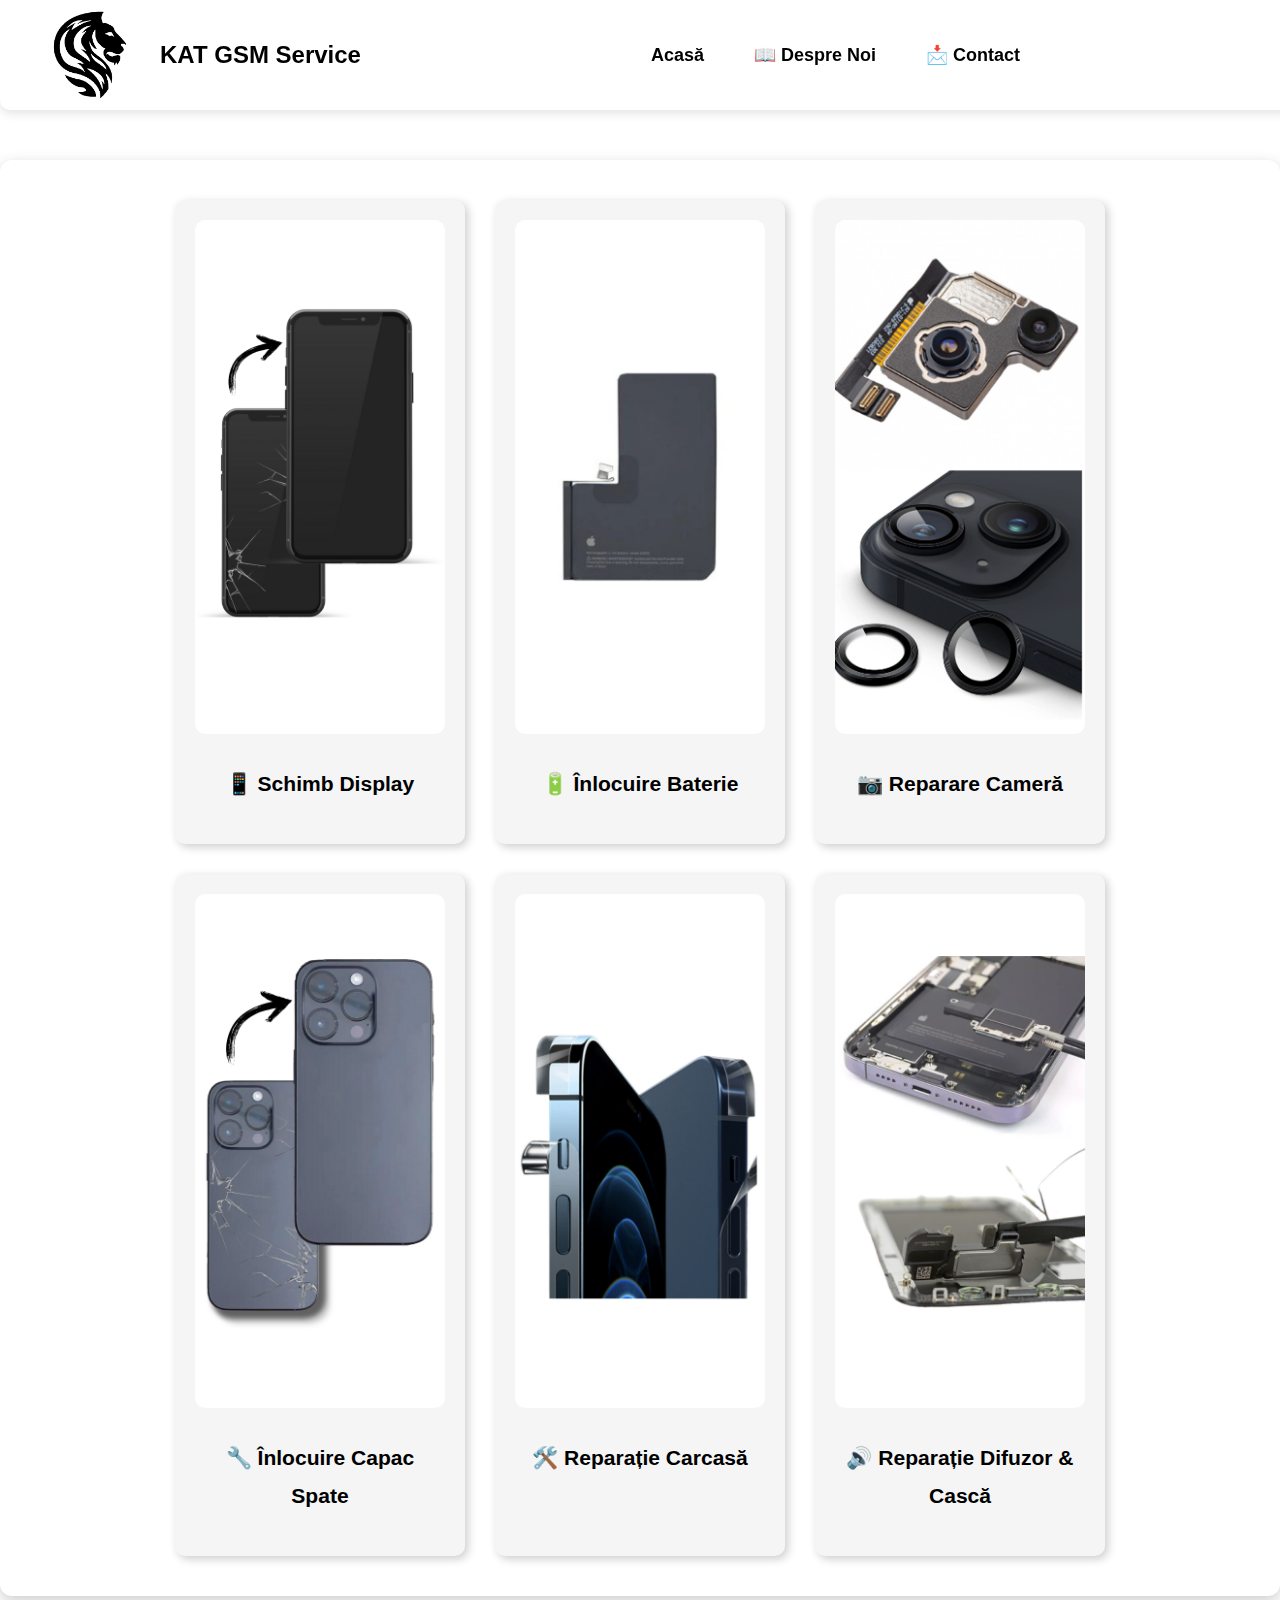
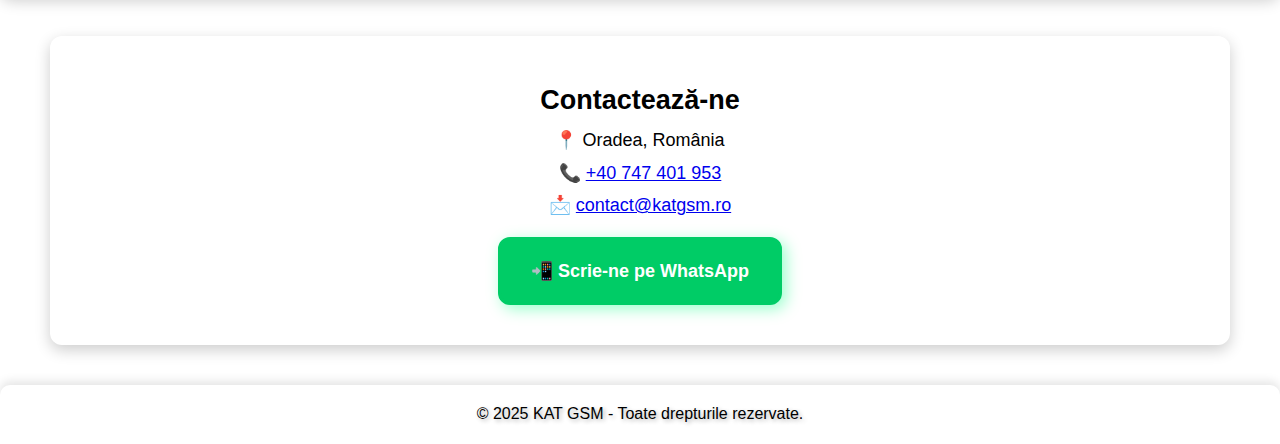
==== index.html @ 4057dc67 "Add files via upload" ====
<!DOCTYPE html>
<html lang="ro">
<head>
    <meta charset="UTF-8">
    <meta name="viewport" content="width=device-width, initial-scale=1.0">
    <title>KAT GSM - Service GSM Oradea</title>
    <meta name="description" content="Service GSM profesionist în Oradea. Reparăm rapid telefoane iPhone, schimbăm display-uri, baterii și multe altele!">
    <link rel="stylesheet" href="styles.css">
    <script defer src="script.js"></script>
    <style>
        body {
            background: #ffffff;
            color: #000000;
            font-family: Arial, sans-serif;
            text-align: center;
        }

        .header {
            background: #ffffff;
            color: #000000;
            padding: 15px 30px;
            display: flex;
            align-items: center;
            justify-content: center;
            box-shadow: 0px 4px 10px rgba(0, 0, 0, 0.1);
        }

        .header h1 {
            color: #000000;
        }

        .logo img {
            width: 120px; /* Mărește dimensiunea logo-ului */
            height: auto;
        }

        .service-container {
            display: flex;
            justify-content: center;
            flex-wrap: wrap;
            gap: 30px;
            margin: 40px auto;
            max-width: 1200px;
        }

        .service-box {
            background: #f5f5f5;
            padding: 20px;
            border-radius: 10px;
            box-shadow: 3px 3px 10px rgba(0, 0, 0, 0.2);
            text-align: center;
            cursor: pointer;
            transition: transform 0.3s ease-in-out;
            width: 250px;
        }

        .service-box:hover {
            transform: scale(1.05);
        }

        .service-box img {
            width: 100%;
            border-radius: 10px;
        }

        .display-banner {
            width: 80%;
            max-width: 600px;
            margin: 30px auto;
            display: block;
            border-radius: 10px;
            box-shadow: 3px 3px 10px rgba(0, 0, 0, 0.2);
        }

        .about-section {
            padding: 50px;
            text-align: center;
            background: #f5f5f5;
            border-radius: 10px;
            margin: 40px auto;
            max-width: 1000px;
            box-shadow: 3px 3px 10px rgba(0, 0, 0, 0.2);
        }

        .about-section img {
            width: 80%;
            max-width: 500px;
            border-radius: 10px;
            margin-bottom: 20px;
        }

        .header nav ul {
            list-style: none;
            padding: 0;
            display: flex;
            justify-content: center;
            gap: 20px;
        }

        .header nav ul li {
            display: inline;
        }

        .header nav ul li a {
            color: #000000;
            font-weight: bold;
            text-decoration: none;
        }

        footer {
            background: #ffffff;
            color: #000000;
            padding: 15px;
            text-align: center;
            box-shadow: 0px -4px 10px rgba(0, 0, 0, 0.1);
        }
    </style>
</head>
<body>
    <header class="header">
        <div class="logo">
            <img src="img/logo.png" alt="KAT GSM Logo">
            <h1>KAT GSM Service</h1>
        </div>
        <nav>
            <ul>
                <li><a href="index.html">Acasă</a></li>
                <li><a href="about.html">📖 Despre Noi</a></li>
                <li><a href="#contact">📩 Contact</a></li>
            </ul>
        </nav>
    </header>

    <section class="service-container">
        <div class="service-box" onclick="window.location.href='display.html'">
            <img src="img/display-repair.jpg" alt="Schimb Display">
            <h3>📱 Schimb Display</h3>
        </div>
        <div class="service-box" onclick="window.location.href='baterie.html'">
            <img src="img/battery-repair.jpg" alt="Înlocuire Baterie">
            <h3>🔋 Înlocuire Baterie</h3>
        </div>
        <div class="service-box" onclick="window.location.href='camera.html'">
            <img src="img/camera-repair.jpg" alt="Reparare Cameră">
            <h3>📷 Reparare Cameră</h3>
        </div>
        <div class="service-box" onclick="window.location.href='capac-spate.html'">
            <img src="img/back-cover-repair.jpg" alt="Înlocuire Capac Spate">
            <h3>🔧 Înlocuire Capac Spate</h3>
        </div>
        <div class="service-box" onclick="window.location.href='carcasa.html'">
            <img src="img/case-repair.jpg" alt="Reparație Carcasă">
            <h3>🛠️ Reparație Carcasă</h3>
        </div>
        <div class="service-box" onclick="window.location.href='difuzor-casca.html'">
            <img src="img/speaker-repair.jpg" alt="Reparație Difuzor & Cască">
            <h3>🔊 Reparație Difuzor & Cască</h3>
        </div>
    </section>

    <section id="contact">
        <h2>Contactează-ne</h2>
        <p>📍 Oradea, România</p>
        <p>📞 <a href="tel:+40747401953">+40 747 401 953</a></p>
        <p>📩 <a href="mailto:contact@katgsm.ro">contact@katgsm.ro</a></p>
        <a href="https://wa.me/40747401953" class="cta-button">📲 Scrie-ne pe WhatsApp</a>
    </section>

    <footer>
        <p>&copy; 2025 KAT GSM - Toate drepturile rezervate.</p>
    </footer>
</body>
</html>
---- styles.css ----
/* Resetare stiluri implicite */
body, h1, h2, p, ul, li, form, input, textarea, button {
    margin: 0;
    padding: 0;
    box-sizing: border-box;
    font-family: Arial, sans-serif;
}

body {
    background: #f8f9fa;
    color: #000;
    text-align: center;
    line-height: 1.8;
    font-size: 18px;
    position: relative;
    padding-top: 120px; /* Mai mult spațiu pentru header */
}

/* Bara de navigare */
.header {
    display: flex;
    align-items: center;
    justify-content: space-between;
    padding: 15px 50px;
    background: #fff;
    box-shadow: 0px 4px 10px rgba(0, 0, 0, 0.1);
    position: fixed;
    width: 100%;
    top: 0;
    left: 0;
    z-index: 1000;
    border-radius: 0 0 10px 10px;
    height: 80px;
}

.logo {
    display: flex;
    align-items: center;
}

.logo img {
    width: 50px;
    height: auto;
    margin-right: 10px;
}

.logo h1 {
    font-size: 24px;
    font-weight: bold;
    color: #000;
}

nav {
    display: flex;
    align-items: center;
    flex-grow: 1;
    justify-content: center;
}

nav ul {
    list-style: none;
    padding: 0;
    display: flex;
    gap: 30px;
}

nav ul li {
    font-size: 18px;
}

nav ul li a {
    color: #00cc66;
    text-decoration: none;
    font-weight: bold;
    padding: 10px 15px;
    border-radius: 8px;
    transition: background 0.3s ease-in-out, color 0.3s ease-in-out;
}

nav ul li a:hover {
    background: #ccffe6;
    color: #00994d;
}

/* Eliminare butoane nedorite */
nav ul li:nth-child(6), nav ul li:nth-child(7), nav ul li:nth-child(8), nav ul li:nth-child(9), nav ul li:nth-child(10) {
    display: none;
}

/* Butoane și accente verzi */
.section-title {
    color: #00cc66;
    font-weight: bold;
    font-size: 28px;
    text-align: left;
    margin-left: 50px;
}

.cta-button {
    display: inline-block;
    background: #00cc66;
    color: #fff;
    padding: 15px 30px;
    margin-top: 15px;
    text-decoration: none;
    border-radius: 12px;
    font-weight: bold;
    border: 3px solid #00cc66;
    box-shadow: 4px 4px 15px rgba(0, 255, 127, 0.4);
    transition: transform 0.3s ease-in-out, box-shadow 0.3s ease-in-out;
}

.cta-button:hover {
    background: #00994d;
    border-color: #00994d;
    transform: scale(1.05);
    box-shadow: 6px 6px 20px rgba(0, 255, 127, 0.6);
}

/* Conținutul principal */
section {
    padding: 40px;
    max-width: 1100px;
    margin: auto;
    box-shadow: 0px 5px 15px rgba(0, 0, 0, 0.2);
    border-radius: 12px;
    background: #fff;
    animation: fadeIn 1s ease-in-out;
    position: relative;
    z-index: 1;
    margin-bottom: 40px;
}

/* Carturi (stil pentru casetele cu informații) */
.card {
    background: #fff;
    box-shadow: 0px 4px 10px rgba(0, 0, 0, 0.1);
    border-radius: 12px;
    padding: 20px;
    margin: 20px;
    text-align: left;
    display: inline-block;
    width: 250px;
    vertical-align: top;
    transition: transform 0.3s ease-in-out;
}

.card:hover {
    transform: scale(1.05);
}

/* Footer */
footer {
    background: #000;
    color: #fff;
    padding: 20px;
    margin-top: 30px;
    font-size: 16px;
    text-shadow: 2px 2px 4px rgba(0, 0, 0, 0.3);
    border-radius: 10px 10px 0 0;
}
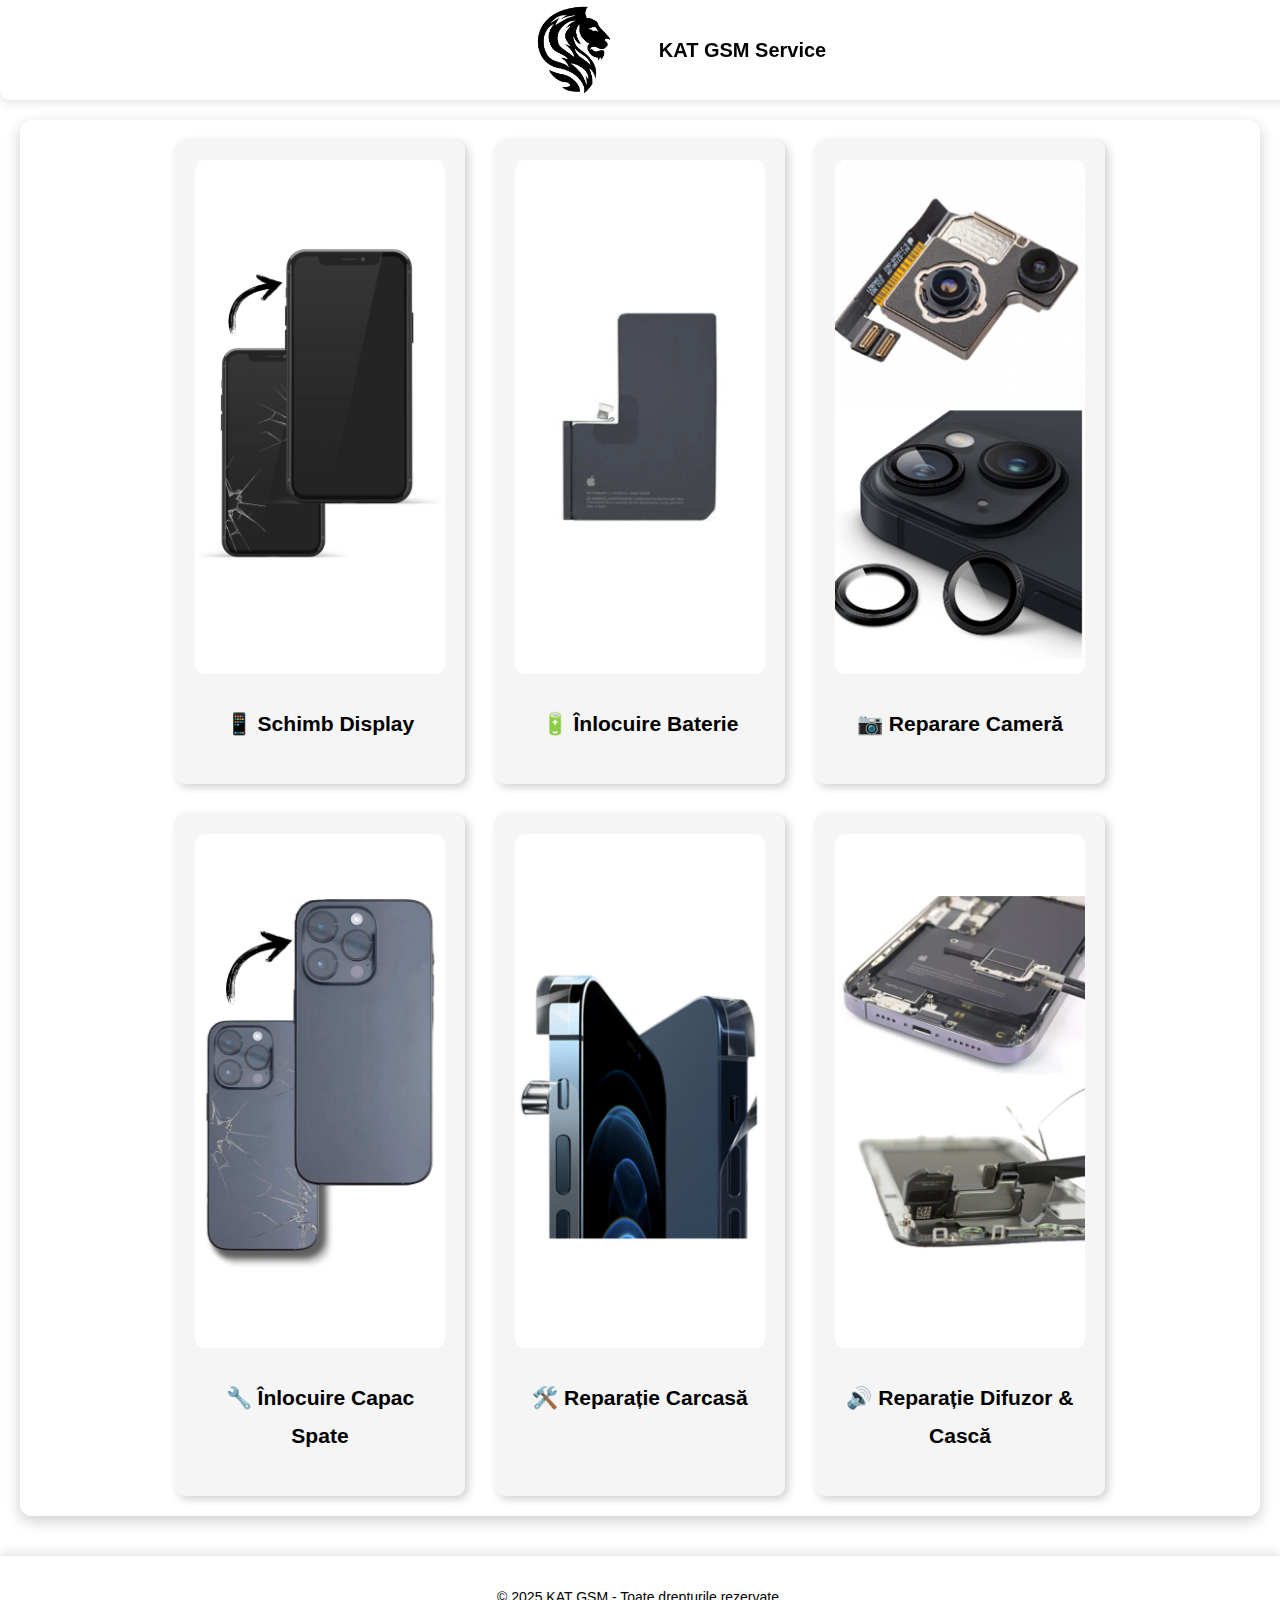
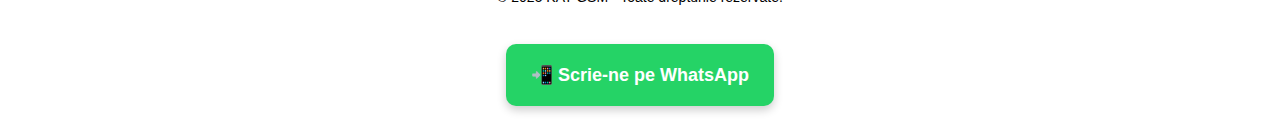
==== commit a2e12b47: "Update index.html" ====
--- a/index.html
+++ b/index.html
@@ -25,12 +25,14 @@
             box-shadow: 0px 4px 10px rgba(0, 0, 0, 0.1);
         }
 
-        .header h1 {
-            color: #000000;
+        .logo {
+            display: flex;
+            align-items: center;
+            gap: 15px;
         }
 
         .logo img {
-            width: 120px; /* Mărește dimensiunea logo-ului */
+            width: 120px;
             height: auto;
         }
 
@@ -63,56 +65,31 @@
             border-radius: 10px;
         }
 
-        .display-banner {
-            width: 80%;
-            max-width: 600px;
-            margin: 30px auto;
-            display: block;
-            border-radius: 10px;
-            box-shadow: 3px 3px 10px rgba(0, 0, 0, 0.2);
-        }
-
-        .about-section {
-            padding: 50px;
-            text-align: center;
-            background: #f5f5f5;
-            border-radius: 10px;
-            margin: 40px auto;
-            max-width: 1000px;
-            box-shadow: 3px 3px 10px rgba(0, 0, 0, 0.2);
-        }
-
-        .about-section img {
-            width: 80%;
-            max-width: 500px;
-            border-radius: 10px;
-            margin-bottom: 20px;
-        }
-
-        .header nav ul {
-            list-style: none;
-            padding: 0;
-            display: flex;
-            justify-content: center;
-            gap: 20px;
-        }
-
-        .header nav ul li {
-            display: inline;
-        }
-
-        .header nav ul li a {
-            color: #000000;
-            font-weight: bold;
-            text-decoration: none;
-        }
-
         footer {
             background: #ffffff;
             color: #000000;
             padding: 15px;
             text-align: center;
             box-shadow: 0px -4px 10px rgba(0, 0, 0, 0.1);
+        }
+
+        .whatsapp-button {
+            display: inline-block;
+            background: #25d366;
+            color: white;
+            font-weight: bold;
+            padding: 15px 25px;
+            border-radius: 10px;
+            box-shadow: 0px 4px 10px rgba(0, 0, 0, 0.2);
+            transition: transform 0.3s ease-in-out, box-shadow 0.3s ease-in-out;
+            text-decoration: none;
+            font-size: 18px;
+            margin-top: 20px;
+        }
+
+        .whatsapp-button:hover {
+            transform: scale(1.1);
+            box-shadow: 0px 6px 15px rgba(0, 0, 0, 0.3);
         }
     </style>
 </head>
@@ -122,13 +99,6 @@
             <img src="img/logo.png" alt="KAT GSM Logo">
             <h1>KAT GSM Service</h1>
         </div>
-        <nav>
-            <ul>
-                <li><a href="index.html">Acasă</a></li>
-                <li><a href="about.html">📖 Despre Noi</a></li>
-                <li><a href="#contact">📩 Contact</a></li>
-            </ul>
-        </nav>
     </header>
 
     <section class="service-container">
@@ -158,17 +128,9 @@
         </div>
     </section>
 
-    <section id="contact">
-        <h2>Contactează-ne</h2>
-        <p>📍 Oradea, România</p>
-        <p>📞 <a href="tel:+40747401953">+40 747 401 953</a></p>
-        <p>📩 <a href="mailto:contact@katgsm.ro">contact@katgsm.ro</a></p>
-        <a href="https://wa.me/40747401953" class="cta-button">📲 Scrie-ne pe WhatsApp</a>
-    </section>
-
     <footer>
         <p>&copy; 2025 KAT GSM - Toate drepturile rezervate.</p>
+        <a href="https://wa.me/40747401953" class="whatsapp-button">📲 Scrie-ne pe WhatsApp</a>
     </footer>
 </body>
 </html>
-
--- a/styles.css
+++ b/styles.css
@@ -1,27 +1,21 @@
-/* Resetare stiluri implicite */
-body, h1, h2, p, ul, li, form, input, textarea, button {
-    margin: 0;
-    padding: 0;
-    box-sizing: border-box;
+/* Stiluri generale */
+body {
     font-family: Arial, sans-serif;
-}
-
-body {
     background: #f8f9fa;
     color: #000;
     text-align: center;
     line-height: 1.8;
     font-size: 18px;
-    position: relative;
-    padding-top: 120px; /* Mai mult spațiu pentru header */
+    margin: 0;
+    padding-top: 80px; /* Ajustare pentru header fix */
 }
 
-/* Bara de navigare */
+/* HEADER RESPONSIVE */
 .header {
     display: flex;
     align-items: center;
     justify-content: space-between;
-    padding: 15px 50px;
+    padding: 15px 30px;
     background: #fff;
     box-shadow: 0px 4px 10px rgba(0, 0, 0, 0.1);
     position: fixed;
@@ -30,132 +24,110 @@
     left: 0;
     z-index: 1000;
     border-radius: 0 0 10px 10px;
-    height: 80px;
-}
-
-.logo {
-    display: flex;
-    align-items: center;
+    height: 70px;
 }
 
 .logo img {
-    width: 50px;
+    width: 40px; /* Mai mic pentru mobil */
     height: auto;
     margin-right: 10px;
 }
 
 .logo h1 {
-    font-size: 24px;
-    font-weight: bold;
-    color: #000;
-}
-
-nav {
-    display: flex;
-    align-items: center;
-    flex-grow: 1;
-    justify-content: center;
+    font-size: 20px;
 }
 
 nav ul {
     list-style: none;
     padding: 0;
     display: flex;
-    gap: 30px;
-}
-
-nav ul li {
-    font-size: 18px;
+    gap: 15px;
 }
 
 nav ul li a {
-    color: #00cc66;
+    font-size: 16px;
     text-decoration: none;
-    font-weight: bold;
-    padding: 10px 15px;
-    border-radius: 8px;
-    transition: background 0.3s ease-in-out, color 0.3s ease-in-out;
 }
 
-nav ul li a:hover {
-    background: #ccffe6;
-    color: #00994d;
+/* NAVIGAȚIE MOBILĂ - Adăugare meniu burger */
+.menu-toggle {
+    display: none;
+    font-size: 30px;
+    cursor: pointer;
+    background: none;
+    border: none;
 }
 
-/* Eliminare butoane nedorite */
-nav ul li:nth-child(6), nav ul li:nth-child(7), nav ul li:nth-child(8), nav ul li:nth-child(9), nav ul li:nth-child(10) {
-    display: none;
+@media (max-width: 768px) {
+    .header {
+        flex-direction: column;
+        text-align: center;
+        height: auto;
+        padding: 10px;
+    }
+
+    .logo img {
+        width: 50px;
+    }
+
+    nav ul {
+        display: none;
+        flex-direction: column;
+        gap: 10px;
+    }
+
+    .menu-toggle {
+        display: block;
+    }
+
+    nav.active ul {
+        display: flex;
+    }
 }
 
-/* Butoane și accente verzi */
-.section-title {
-    color: #00cc66;
-    font-weight: bold;
-    font-size: 28px;
-    text-align: left;
-    margin-left: 50px;
-}
-
-.cta-button {
-    display: inline-block;
-    background: #00cc66;
-    color: #fff;
-    padding: 15px 30px;
-    margin-top: 15px;
-    text-decoration: none;
-    border-radius: 12px;
-    font-weight: bold;
-    border: 3px solid #00cc66;
-    box-shadow: 4px 4px 15px rgba(0, 255, 127, 0.4);
-    transition: transform 0.3s ease-in-out, box-shadow 0.3s ease-in-out;
-}
-
-.cta-button:hover {
-    background: #00994d;
-    border-color: #00994d;
-    transform: scale(1.05);
-    box-shadow: 6px 6px 20px rgba(0, 255, 127, 0.6);
-}
-
-/* Conținutul principal */
+/* OPTIMIZARE SECTIUNI */
 section {
-    padding: 40px;
-    max-width: 1100px;
+    padding: 20px;
+    max-width: 95%;
     margin: auto;
     box-shadow: 0px 5px 15px rgba(0, 0, 0, 0.2);
     border-radius: 12px;
     background: #fff;
     animation: fadeIn 1s ease-in-out;
-    position: relative;
-    z-index: 1;
-    margin-bottom: 40px;
 }
 
-/* Carturi (stil pentru casetele cu informații) */
-.card {
-    background: #fff;
-    box-shadow: 0px 4px 10px rgba(0, 0, 0, 0.1);
-    border-radius: 12px;
-    padding: 20px;
-    margin: 20px;
-    text-align: left;
-    display: inline-block;
-    width: 250px;
-    vertical-align: top;
-    transition: transform 0.3s ease-in-out;
+.service-box img {
+    width: 100%;
+    max-width: 300px;
 }
 
-.card:hover {
-    transform: scale(1.05);
+@media (max-width: 768px) {
+    .service-container {
+        flex-direction: column;
+        align-items: center;
+    }
+
+    .service-box {
+        width: 95%;
+        margin-bottom: 20px;
+        padding: 10px;
+    }
 }
 
-/* Footer */
+/* CTA BUTTONS RESPONSIVE */
+.cta-button {
+    display: block;
+    width: 90%;
+    max-width: 280px;
+    margin: 20px auto;
+    text-align: center;
+    padding: 15px;
+    border-radius: 10px;
+    font-size: 18px;
+}
+
+/* FOOTER RESPONSIVE */
 footer {
-    background: #000;
-    color: #fff;
-    padding: 20px;
-    margin-top: 30px;
-    font-size: 16px;
-    text-shadow: 2px 2px 4px rgba(0, 0, 0, 0.3);
-    border-radius: 10px 10px 0 0;
+    font-size: 14px;
+    padding: 10px;
 }
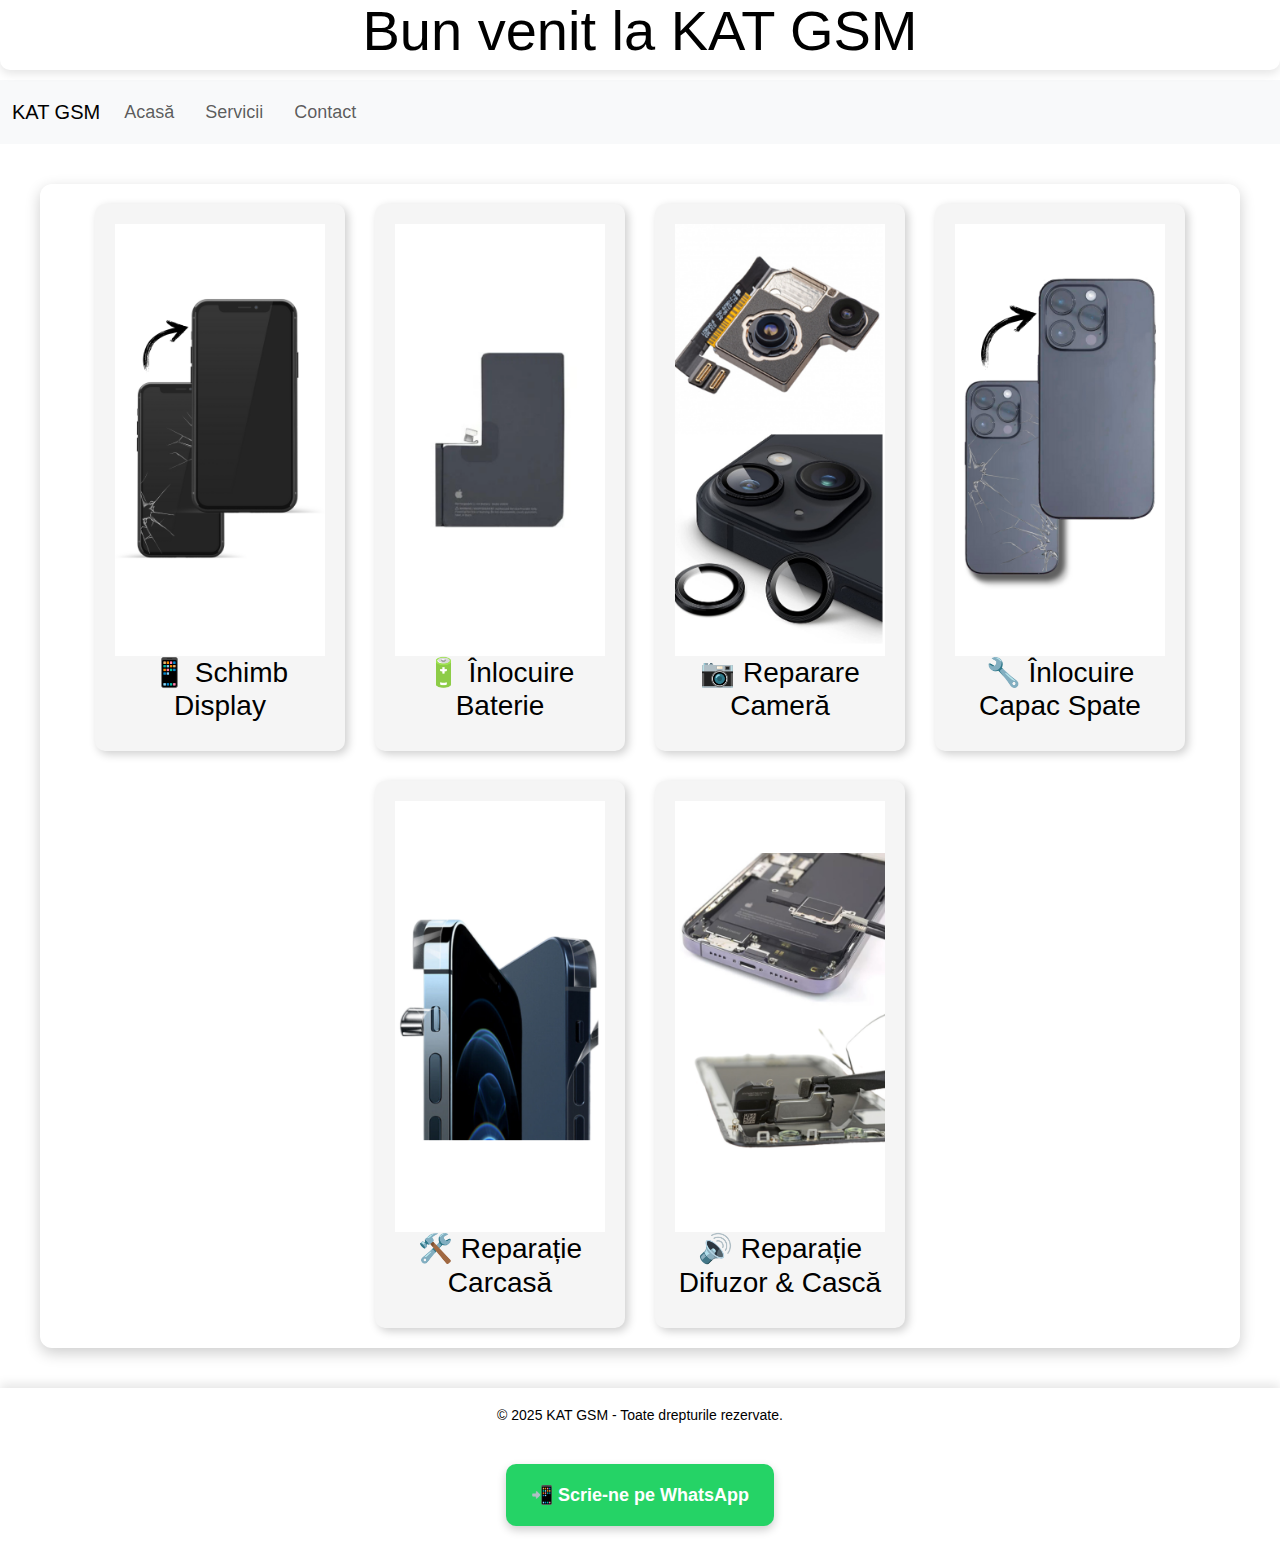
==== commit 9fda9fe8: "Update index.html" ====
--- a/index.html
+++ b/index.html
@@ -1,6 +1,10 @@
 <!DOCTYPE html>
 <html lang="ro">
 <head>
+    <!-- Adăugăm Bootstrap 5 -->
+    <link href="https://cdn.jsdelivr.net/npm/bootstrap@5.3.0/dist/css/bootstrap.min.css" rel="stylesheet">
+    <script src="https://cdn.jsdelivr.net/npm/bootstrap@5.3.0/dist/js/bootstrap.bundle.min.js"></script>
+
     <meta charset="UTF-8">
     <meta name="viewport" content="width=device-width, initial-scale=1.0">
     <title>KAT GSM - Service GSM Oradea</title>
@@ -25,17 +29,6 @@
             box-shadow: 0px 4px 10px rgba(0, 0, 0, 0.1);
         }
 
-        .logo {
-            display: flex;
-            align-items: center;
-            gap: 15px;
-        }
-
-        .logo img {
-            width: 120px;
-            height: auto;
-        }
-
         .service-container {
             display: flex;
             justify-content: center;
@@ -58,11 +51,6 @@
 
         .service-box:hover {
             transform: scale(1.05);
-        }
-
-        .service-box img {
-            width: 100%;
-            border-radius: 10px;
         }
 
         footer {
@@ -94,10 +82,27 @@
     </style>
 </head>
 <body>
+
+    <!-- 🛠 Meniu de Navigație Bootstrap 5 -->
+    <nav class="navbar navbar-expand-lg navbar-light bg-light">
+        <div class="container-fluid">
+            <a class="navbar-brand" href="#">KAT GSM</a>
+            <button class="navbar-toggler" type="button" data-bs-toggle="collapse" data-bs-target="#navbarNav">
+                <span class="navbar-toggler-icon"></span>
+            </button>
+            <div class="collapse navbar-collapse" id="navbarNav">
+                <ul class="navbar-nav">
+                    <li class="nav-item"><a class="nav-link" href="#">Acasă</a></li>
+                    <li class="nav-item"><a class="nav-link" href="#">Servicii</a></li>
+                    <li class="nav-item"><a class="nav-link" href="#">Contact</a></li>
+                </ul>
+            </div>
+        </div>
+    </nav>
+
     <header class="header">
-        <div class="logo">
-            <img src="img/logo.png" alt="KAT GSM Logo">
-            <h1>KAT GSM Service</h1>
+        <div class="container-fluid text-center p-4">
+            <h1 class="display-4">Bun venit la KAT GSM</h1>
         </div>
     </header>
 
@@ -132,5 +137,6 @@
         <p>&copy; 2025 KAT GSM - Toate drepturile rezervate.</p>
         <a href="https://wa.me/40747401953" class="whatsapp-button">📲 Scrie-ne pe WhatsApp</a>
     </footer>
+
 </body>
 </html>
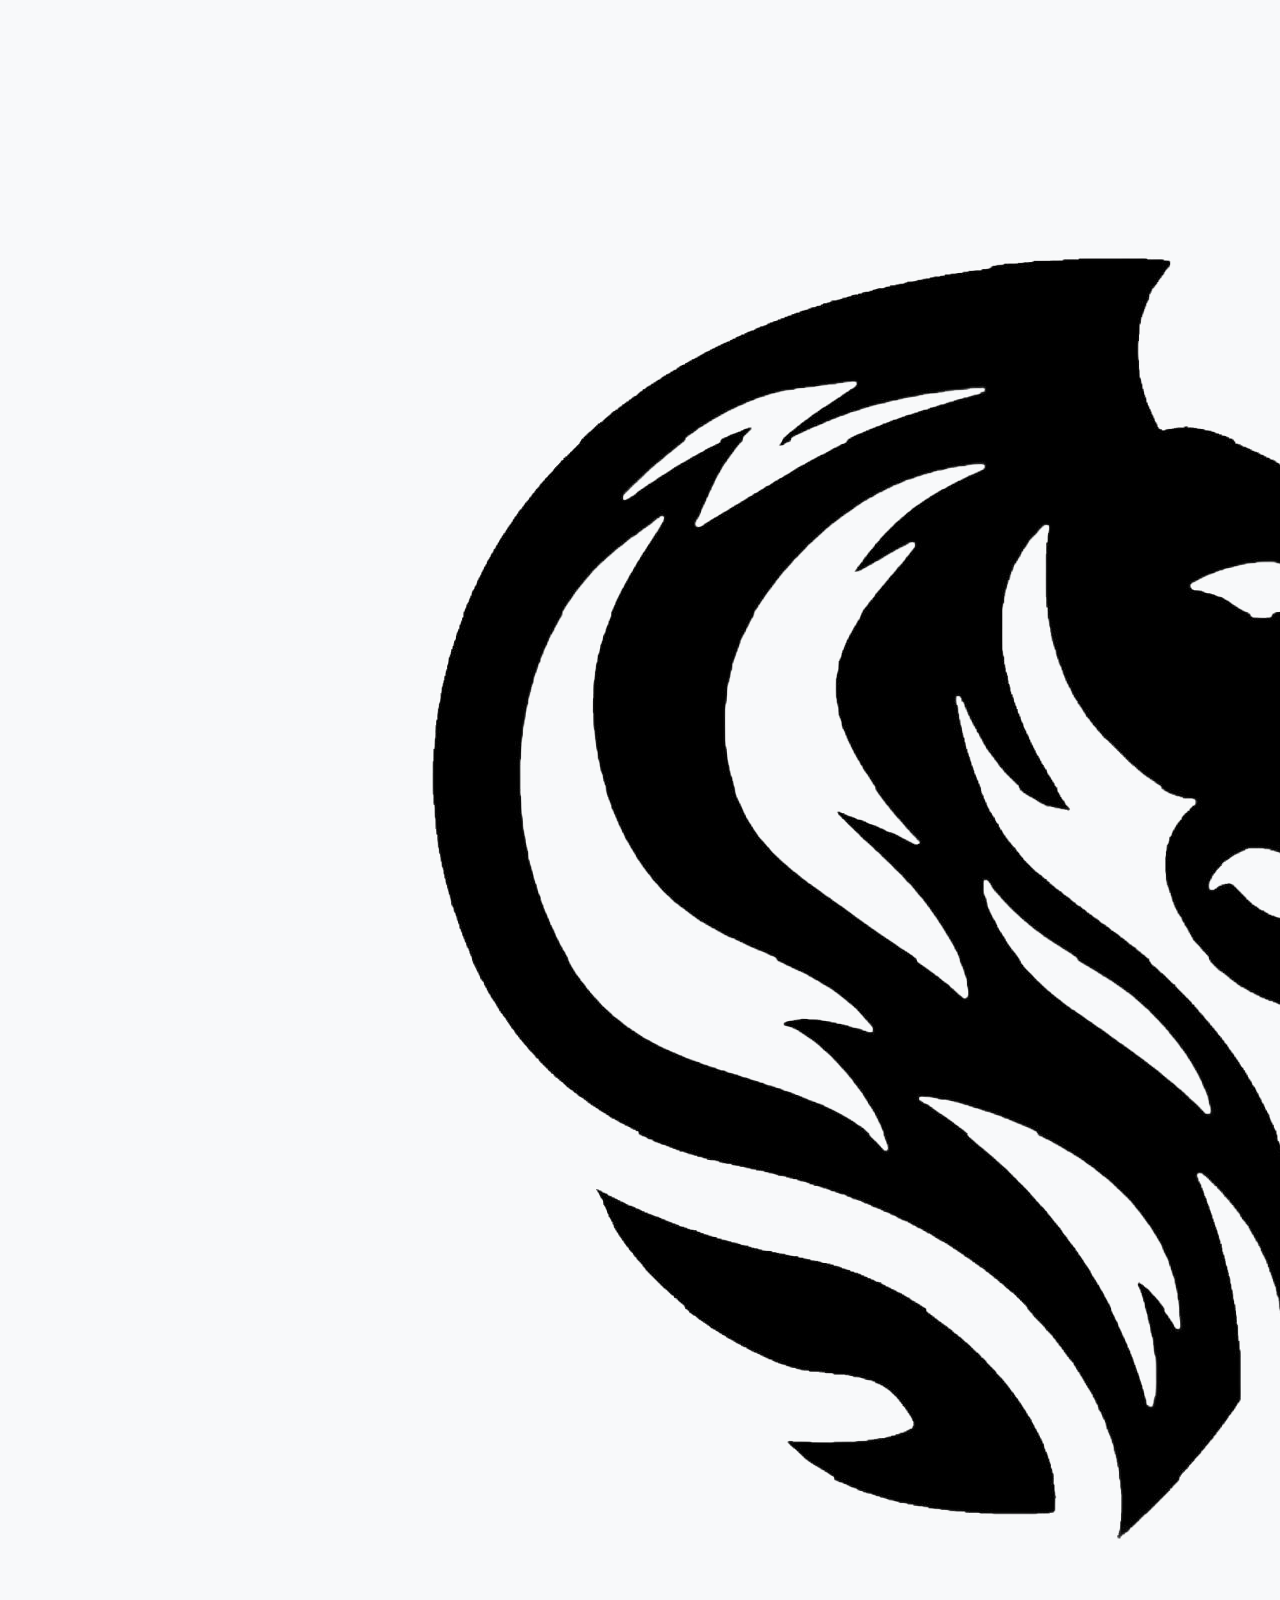
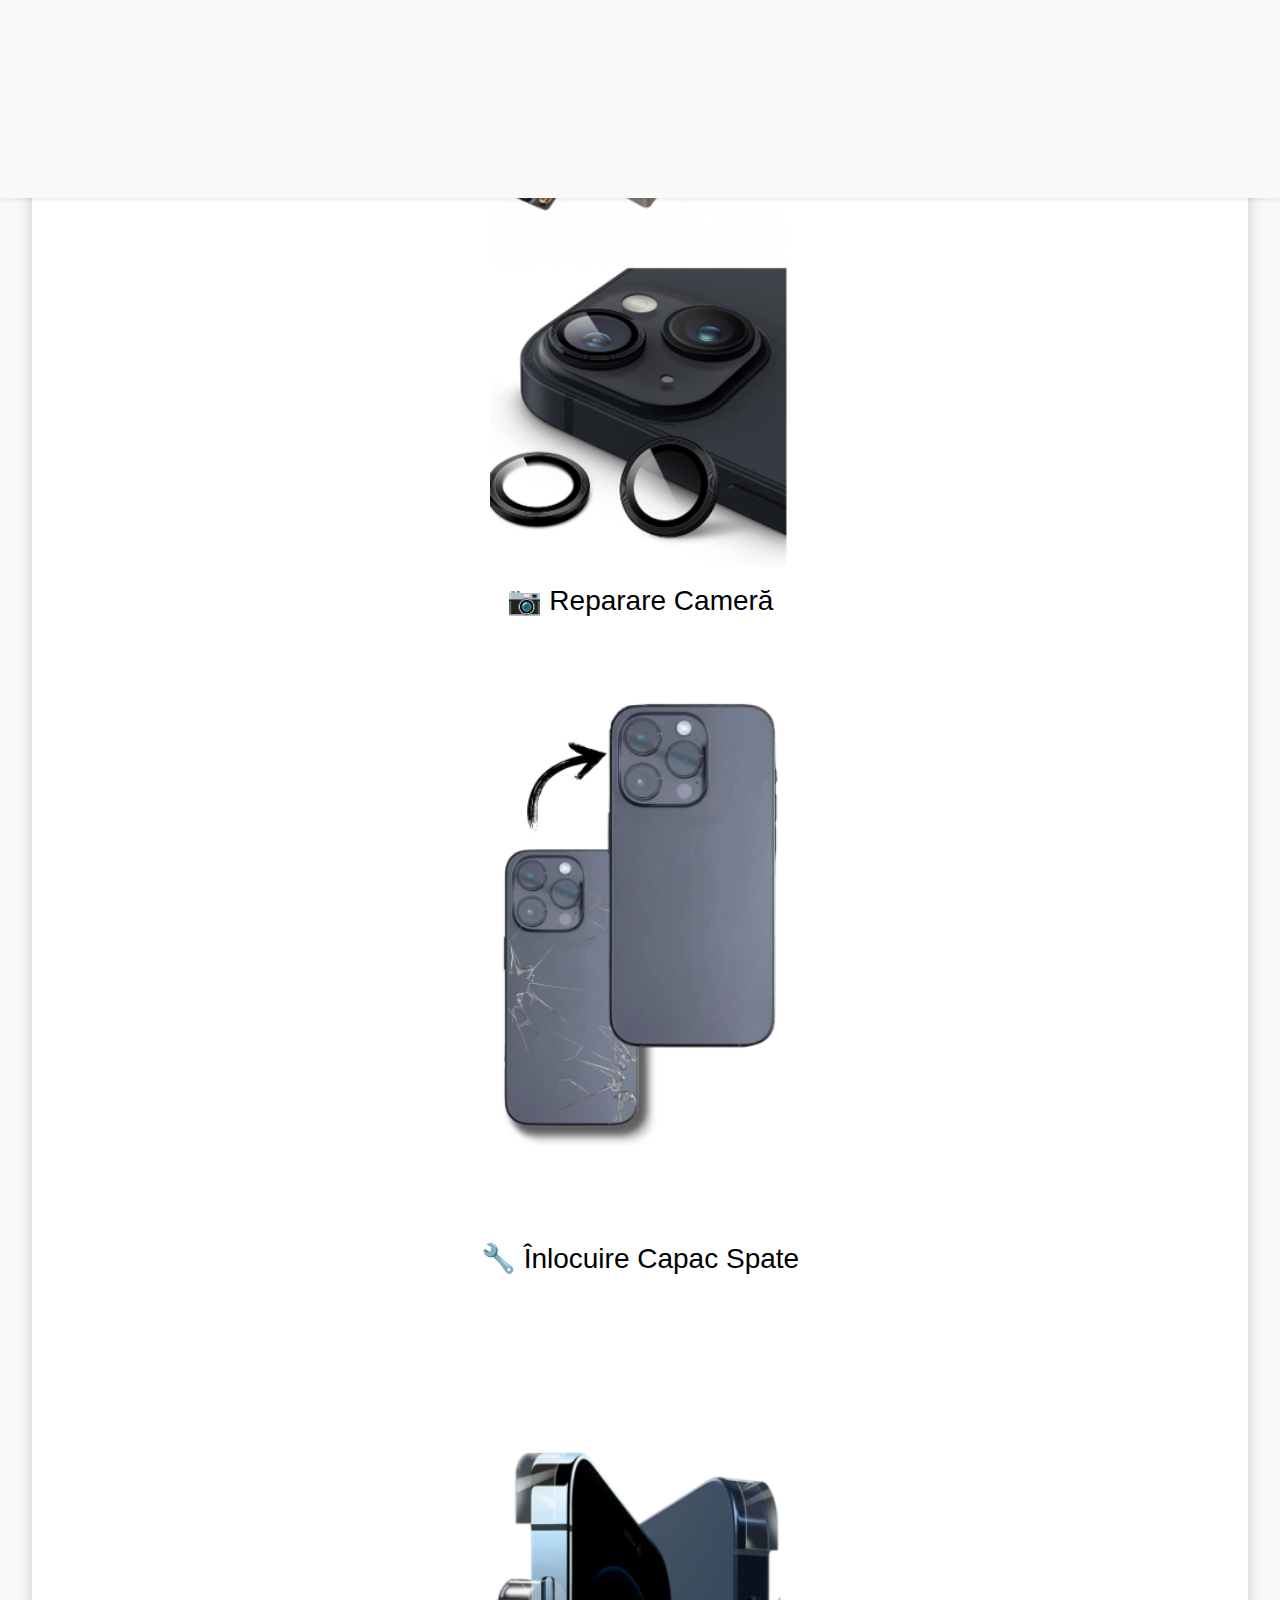
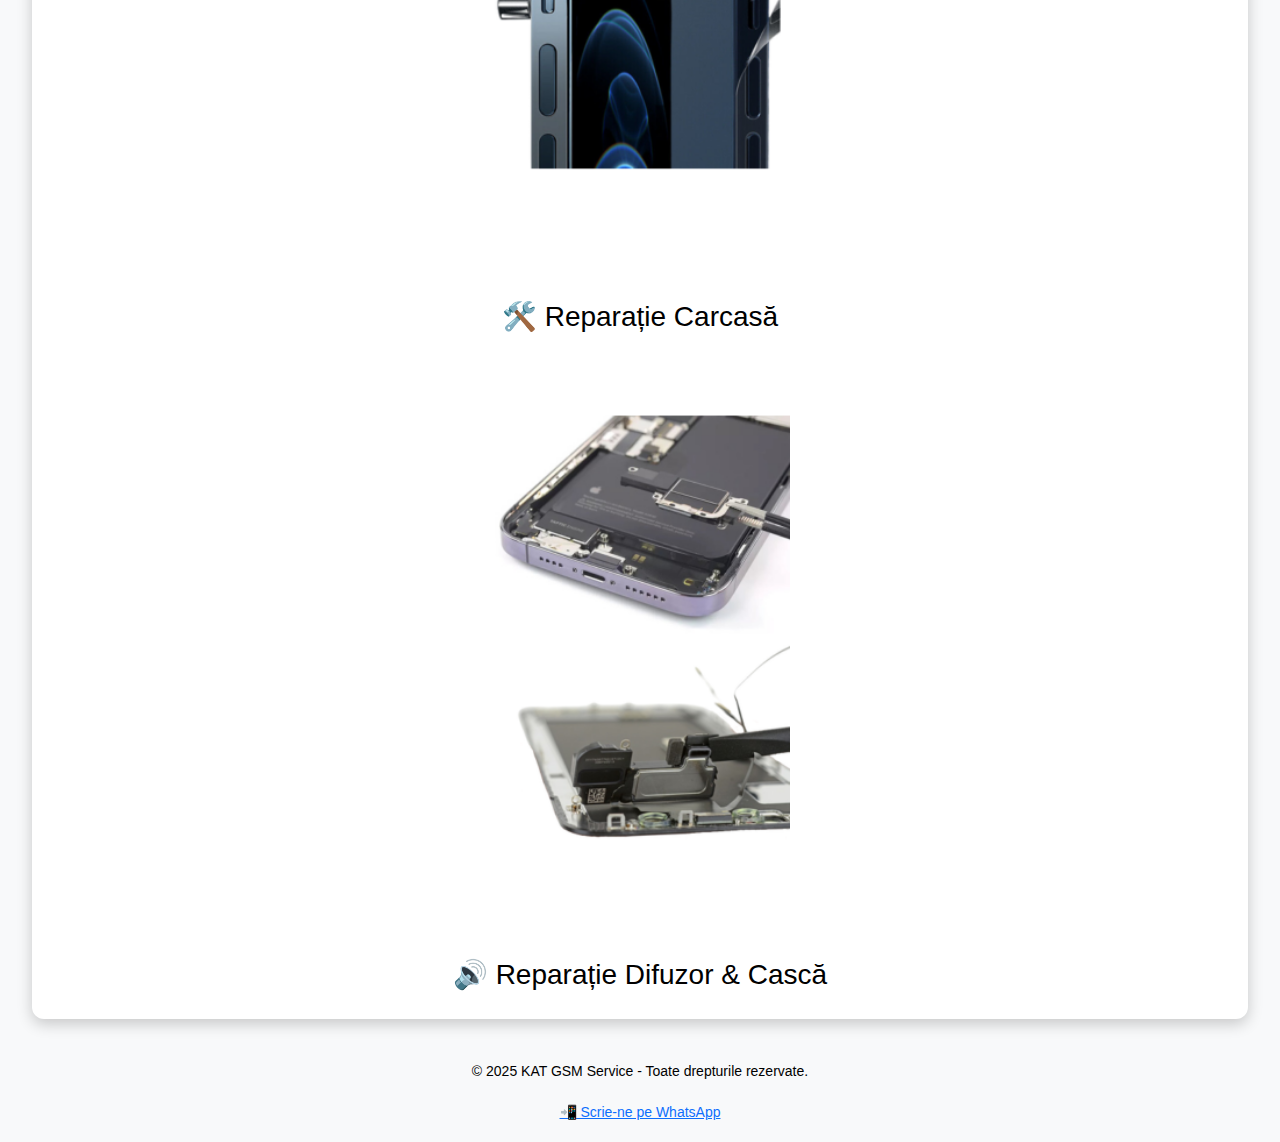
==== commit e46775e5: "Update index.html" ====
--- a/index.html
+++ b/index.html
@@ -1,97 +1,31 @@
 <!DOCTYPE html>
 <html lang="ro">
 <head>
-    <!-- Adăugăm Bootstrap 5 -->
+    <meta charset="UTF-8">
+    <meta name="viewport" content="width=device-width, initial-scale=1.0">
+    <title>KAT GSM Service - Service GSM Oradea</title>
+    <meta name="description" content="Service GSM profesionist în Oradea. Reparăm rapid telefoane iPhone, schimbăm display-uri, baterii și multe altele!">
+    
+    <!-- Bootstrap 5 -->
     <link href="https://cdn.jsdelivr.net/npm/bootstrap@5.3.0/dist/css/bootstrap.min.css" rel="stylesheet">
     <script src="https://cdn.jsdelivr.net/npm/bootstrap@5.3.0/dist/js/bootstrap.bundle.min.js"></script>
-
-    <meta charset="UTF-8">
-    <meta name="viewport" content="width=device-width, initial-scale=1.0">
-    <title>KAT GSM - Service GSM Oradea</title>
-    <meta name="description" content="Service GSM profesionist în Oradea. Reparăm rapid telefoane iPhone, schimbăm display-uri, baterii și multe altele!">
+    
     <link rel="stylesheet" href="styles.css">
-    <script defer src="script.js"></script>
-    <style>
-        body {
-            background: #ffffff;
-            color: #000000;
-            font-family: Arial, sans-serif;
-            text-align: center;
-        }
-
-        .header {
-            background: #ffffff;
-            color: #000000;
-            padding: 15px 30px;
-            display: flex;
-            align-items: center;
-            justify-content: center;
-            box-shadow: 0px 4px 10px rgba(0, 0, 0, 0.1);
-        }
-
-        .service-container {
-            display: flex;
-            justify-content: center;
-            flex-wrap: wrap;
-            gap: 30px;
-            margin: 40px auto;
-            max-width: 1200px;
-        }
-
-        .service-box {
-            background: #f5f5f5;
-            padding: 20px;
-            border-radius: 10px;
-            box-shadow: 3px 3px 10px rgba(0, 0, 0, 0.2);
-            text-align: center;
-            cursor: pointer;
-            transition: transform 0.3s ease-in-out;
-            width: 250px;
-        }
-
-        .service-box:hover {
-            transform: scale(1.05);
-        }
-
-        footer {
-            background: #ffffff;
-            color: #000000;
-            padding: 15px;
-            text-align: center;
-            box-shadow: 0px -4px 10px rgba(0, 0, 0, 0.1);
-        }
-
-        .whatsapp-button {
-            display: inline-block;
-            background: #25d366;
-            color: white;
-            font-weight: bold;
-            padding: 15px 25px;
-            border-radius: 10px;
-            box-shadow: 0px 4px 10px rgba(0, 0, 0, 0.2);
-            transition: transform 0.3s ease-in-out, box-shadow 0.3s ease-in-out;
-            text-decoration: none;
-            font-size: 18px;
-            margin-top: 20px;
-        }
-
-        .whatsapp-button:hover {
-            transform: scale(1.1);
-            box-shadow: 0px 6px 15px rgba(0, 0, 0, 0.3);
-        }
-    </style>
 </head>
 <body>
 
-    <!-- 🛠 Meniu de Navigație Bootstrap 5 -->
-    <nav class="navbar navbar-expand-lg navbar-light bg-light">
-        <div class="container-fluid">
-            <a class="navbar-brand" href="#">KAT GSM</a>
+    <!-- Navbar optimizat cu logo și "KAT GSM Service" -->
+    <nav class="navbar navbar-expand-lg navbar-light bg-light fixed-top shadow-sm">
+        <div class="container">
+            <a class="navbar-brand d-flex align-items-center" href="#">
+                <img src="img/logo.png" alt="KAT GSM Service Logo" class="logo"> 
+                <span class="ms-2">KAT GSM Service</span>
+            </a>
             <button class="navbar-toggler" type="button" data-bs-toggle="collapse" data-bs-target="#navbarNav">
                 <span class="navbar-toggler-icon"></span>
             </button>
             <div class="collapse navbar-collapse" id="navbarNav">
-                <ul class="navbar-nav">
+                <ul class="navbar-nav ms-auto">
                     <li class="nav-item"><a class="nav-link" href="#">Acasă</a></li>
                     <li class="nav-item"><a class="nav-link" href="#">Servicii</a></li>
                     <li class="nav-item"><a class="nav-link" href="#">Contact</a></li>
@@ -100,10 +34,8 @@
         </div>
     </nav>
 
-    <header class="header">
-        <div class="container-fluid text-center p-4">
-            <h1 class="display-4">Bun venit la KAT GSM</h1>
-        </div>
+    <header class="text-center p-4 mt-5">
+        <h1 class="display-6">Bun venit la KAT GSM Service</h1>
     </header>
 
     <section class="service-container">
@@ -133,8 +65,8 @@
         </div>
     </section>
 
-    <footer>
-        <p>&copy; 2025 KAT GSM - Toate drepturile rezervate.</p>
+    <footer class="text-center p-3 mt-4">
+        <p>&copy; 2025 KAT GSM Service - Toate drepturile rezervate.</p>
         <a href="https://wa.me/40747401953" class="whatsapp-button">📲 Scrie-ne pe WhatsApp</a>
     </footer>
 
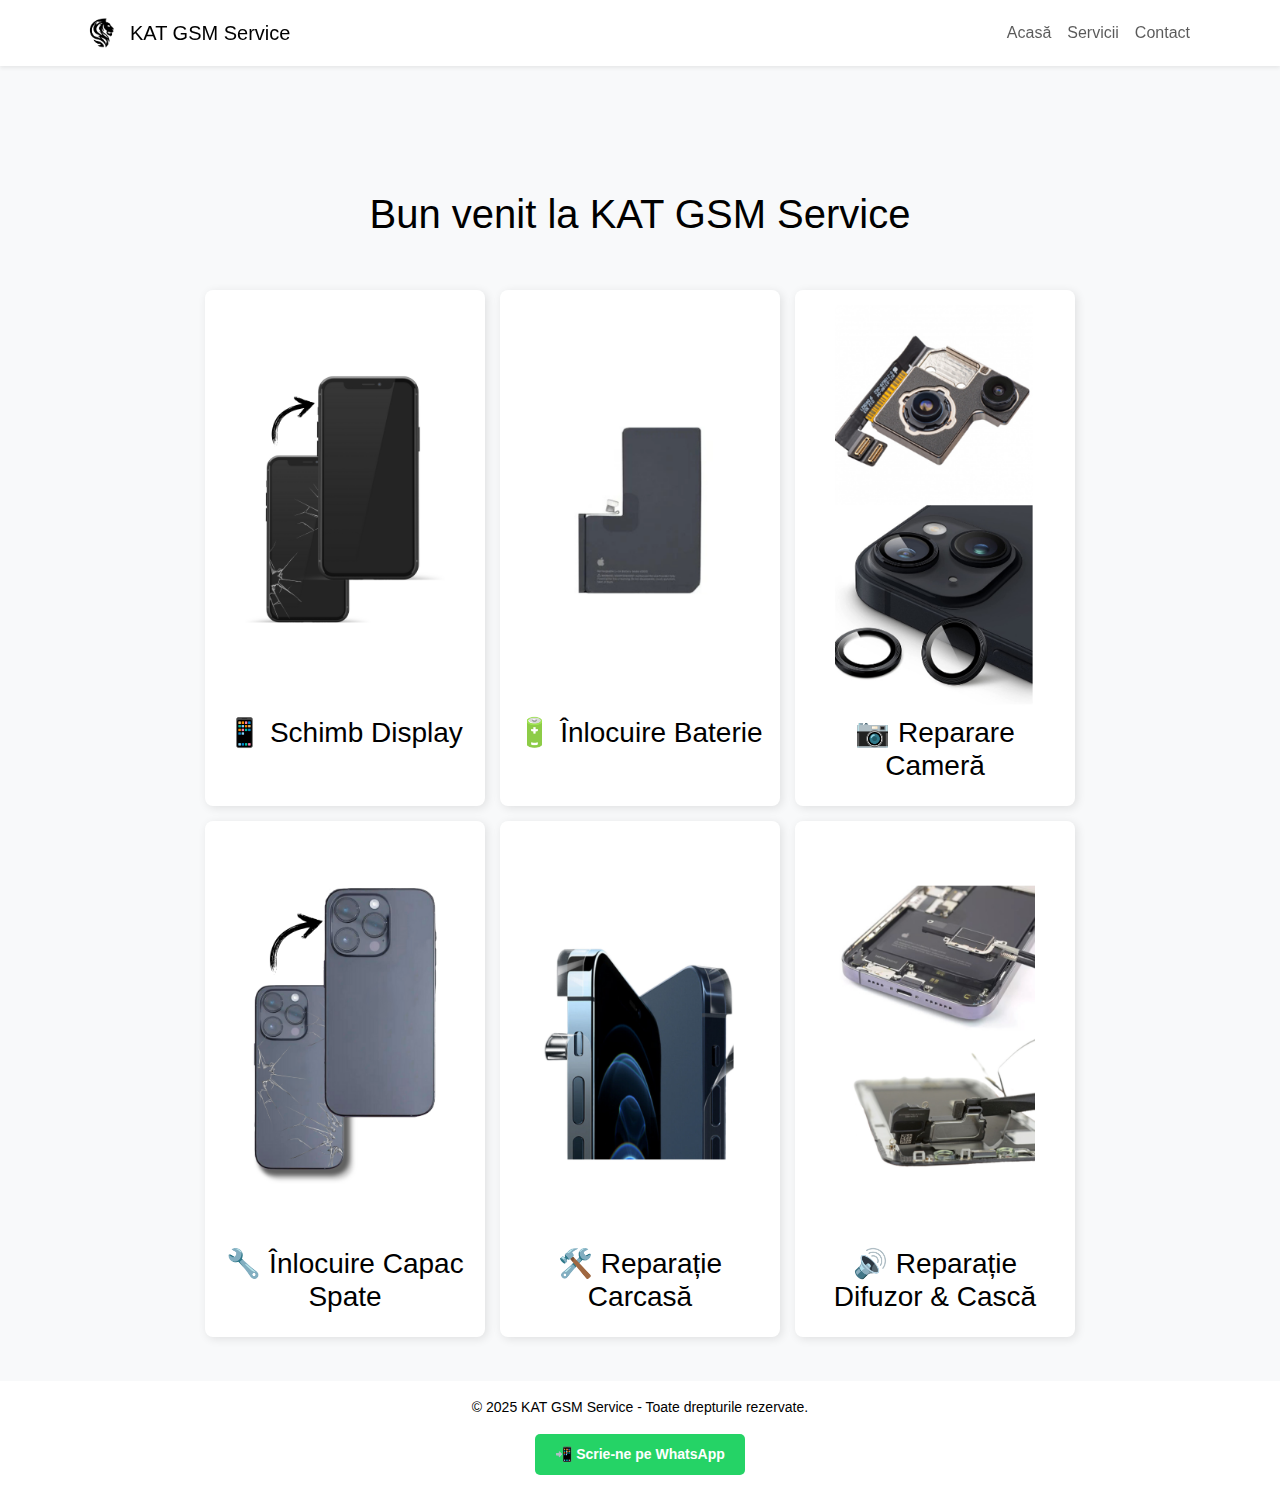
==== commit 8961db3d: "Update index.html" ====
--- a/index.html
+++ b/index.html
@@ -14,7 +14,7 @@
 </head>
 <body>
 
-    <!-- Navbar optimizat cu logo și "KAT GSM Service" -->
+    <!-- Navbar corectat -->
     <nav class="navbar navbar-expand-lg navbar-light bg-light fixed-top shadow-sm">
         <div class="container">
             <a class="navbar-brand d-flex align-items-center" href="#">
@@ -34,36 +34,38 @@
         </div>
     </nav>
 
-    <header class="text-center p-4 mt-5">
-        <h1 class="display-6">Bun venit la KAT GSM Service</h1>
-    </header>
+    <main class="container mt-5 pt-5">
+        <header class="text-center p-4">
+            <h1 class="display-6">Bun venit la KAT GSM Service</h1>
+        </header>
 
-    <section class="service-container">
-        <div class="service-box" onclick="window.location.href='display.html'">
-            <img src="img/display-repair.jpg" alt="Schimb Display">
-            <h3>📱 Schimb Display</h3>
-        </div>
-        <div class="service-box" onclick="window.location.href='baterie.html'">
-            <img src="img/battery-repair.jpg" alt="Înlocuire Baterie">
-            <h3>🔋 Înlocuire Baterie</h3>
-        </div>
-        <div class="service-box" onclick="window.location.href='camera.html'">
-            <img src="img/camera-repair.jpg" alt="Reparare Cameră">
-            <h3>📷 Reparare Cameră</h3>
-        </div>
-        <div class="service-box" onclick="window.location.href='capac-spate.html'">
-            <img src="img/back-cover-repair.jpg" alt="Înlocuire Capac Spate">
-            <h3>🔧 Înlocuire Capac Spate</h3>
-        </div>
-        <div class="service-box" onclick="window.location.href='carcasa.html'">
-            <img src="img/case-repair.jpg" alt="Reparație Carcasă">
-            <h3>🛠️ Reparație Carcasă</h3>
-        </div>
-        <div class="service-box" onclick="window.location.href='difuzor-casca.html'">
-            <img src="img/speaker-repair.jpg" alt="Reparație Difuzor & Cască">
-            <h3>🔊 Reparație Difuzor & Cască</h3>
-        </div>
-    </section>
+        <section class="service-container">
+            <div class="service-box" onclick="window.location.href='display.html'">
+                <img src="img/display-repair.jpg" alt="Schimb Display">
+                <h3>📱 Schimb Display</h3>
+            </div>
+            <div class="service-box" onclick="window.location.href='baterie.html'">
+                <img src="img/battery-repair.jpg" alt="Înlocuire Baterie">
+                <h3>🔋 Înlocuire Baterie</h3>
+            </div>
+            <div class="service-box" onclick="window.location.href='camera.html'">
+                <img src="img/camera-repair.jpg" alt="Reparare Cameră">
+                <h3>📷 Reparare Cameră</h3>
+            </div>
+            <div class="service-box" onclick="window.location.href='capac-spate.html'">
+                <img src="img/back-cover-repair.jpg" alt="Înlocuire Capac Spate">
+                <h3>🔧 Înlocuire Capac Spate</h3>
+            </div>
+            <div class="service-box" onclick="window.location.href='carcasa.html'">
+                <img src="img/case-repair.jpg" alt="Reparație Carcasă">
+                <h3>🛠️ Reparație Carcasă</h3>
+            </div>
+            <div class="service-box" onclick="window.location.href='difuzor-casca.html'">
+                <img src="img/speaker-repair.jpg" alt="Reparație Difuzor & Cască">
+                <h3>🔊 Reparație Difuzor & Cască</h3>
+            </div>
+        </section>
+    </main>
 
     <footer class="text-center p-3 mt-4">
         <p>&copy; 2025 KAT GSM Service - Toate drepturile rezervate.</p>
--- a/styles.css
+++ b/styles.css
@@ -1,133 +1,72 @@
-/* Stiluri generale */
+/* Resetare și stiluri generale */
 body {
     font-family: Arial, sans-serif;
     background: #f8f9fa;
     color: #000;
     text-align: center;
-    line-height: 1.8;
-    font-size: 18px;
     margin: 0;
-    padding-top: 80px; /* Ajustare pentru header fix */
+    padding-top: 70px; /* Fix pentru header */
 }
 
-/* HEADER RESPONSIVE */
-.header {
-    display: flex;
-    align-items: center;
-    justify-content: space-between;
-    padding: 15px 30px;
-    background: #fff;
-    box-shadow: 0px 4px 10px rgba(0, 0, 0, 0.1);
-    position: fixed;
-    width: 100%;
-    top: 0;
-    left: 0;
-    z-index: 1000;
-    border-radius: 0 0 10px 10px;
-    height: 70px;
+/* Stilizare navbar */
+.navbar {
+    background: white !important;
 }
 
-.logo img {
-    width: 40px; /* Mai mic pentru mobil */
+/* Stil pentru logo */
+.logo {
+    width: 40px;
     height: auto;
-    margin-right: 10px;
 }
 
-.logo h1 {
-    font-size: 20px;
+/* Optimizare secțiuni */
+.service-container {
+    display: flex;
+    flex-wrap: wrap;
+    justify-content: center;
+    gap: 15px;
+    padding: 20px;
 }
 
-nav ul {
-    list-style: none;
-    padding: 0;
-    display: flex;
-    gap: 15px;
+.service-box {
+    background: #fff;
+    padding: 15px;
+    border-radius: 8px;
+    box-shadow: 2px 2px 10px rgba(0, 0, 0, 0.1);
+    width: 280px;
+    text-align: center;
+    transition: transform 0.3s ease-in-out;
 }
 
-nav ul li a {
-    font-size: 16px;
-    text-decoration: none;
-}
-
-/* NAVIGAȚIE MOBILĂ - Adăugare meniu burger */
-.menu-toggle {
-    display: none;
-    font-size: 30px;
-    cursor: pointer;
-    background: none;
-    border: none;
-}
-
-@media (max-width: 768px) {
-    .header {
-        flex-direction: column;
-        text-align: center;
-        height: auto;
-        padding: 10px;
-    }
-
-    .logo img {
-        width: 50px;
-    }
-
-    nav ul {
-        display: none;
-        flex-direction: column;
-        gap: 10px;
-    }
-
-    .menu-toggle {
-        display: block;
-    }
-
-    nav.active ul {
-        display: flex;
-    }
-}
-
-/* OPTIMIZARE SECTIUNI */
-section {
-    padding: 20px;
-    max-width: 95%;
-    margin: auto;
-    box-shadow: 0px 5px 15px rgba(0, 0, 0, 0.2);
-    border-radius: 12px;
-    background: #fff;
-    animation: fadeIn 1s ease-in-out;
+.service-box:hover {
+    transform: scale(1.05);
 }
 
 .service-box img {
     width: 100%;
-    max-width: 300px;
+    max-width: 200px;
 }
 
+/* Responsivitate mobil */
 @media (max-width: 768px) {
-    .service-container {
-        flex-direction: column;
-        align-items: center;
-    }
-
     .service-box {
-        width: 95%;
-        margin-bottom: 20px;
-        padding: 10px;
+        width: 90%;
     }
 }
 
-/* CTA BUTTONS RESPONSIVE */
-.cta-button {
-    display: block;
-    width: 90%;
-    max-width: 280px;
-    margin: 20px auto;
-    text-align: center;
+/* Stilizare footer */
+footer {
+    background: #fff;
     padding: 15px;
-    border-radius: 10px;
-    font-size: 18px;
+    font-size: 14px;
 }
 
-/* FOOTER RESPONSIVE */
-footer {
-    font-size: 14px;
-    padding: 10px;
+.whatsapp-button {
+    display: inline-block;
+    background: #25d366;
+    color: white;
+    font-weight: bold;
+    padding: 10px 20px;
+    border-radius: 5px;
+    text-decoration: none;
 }
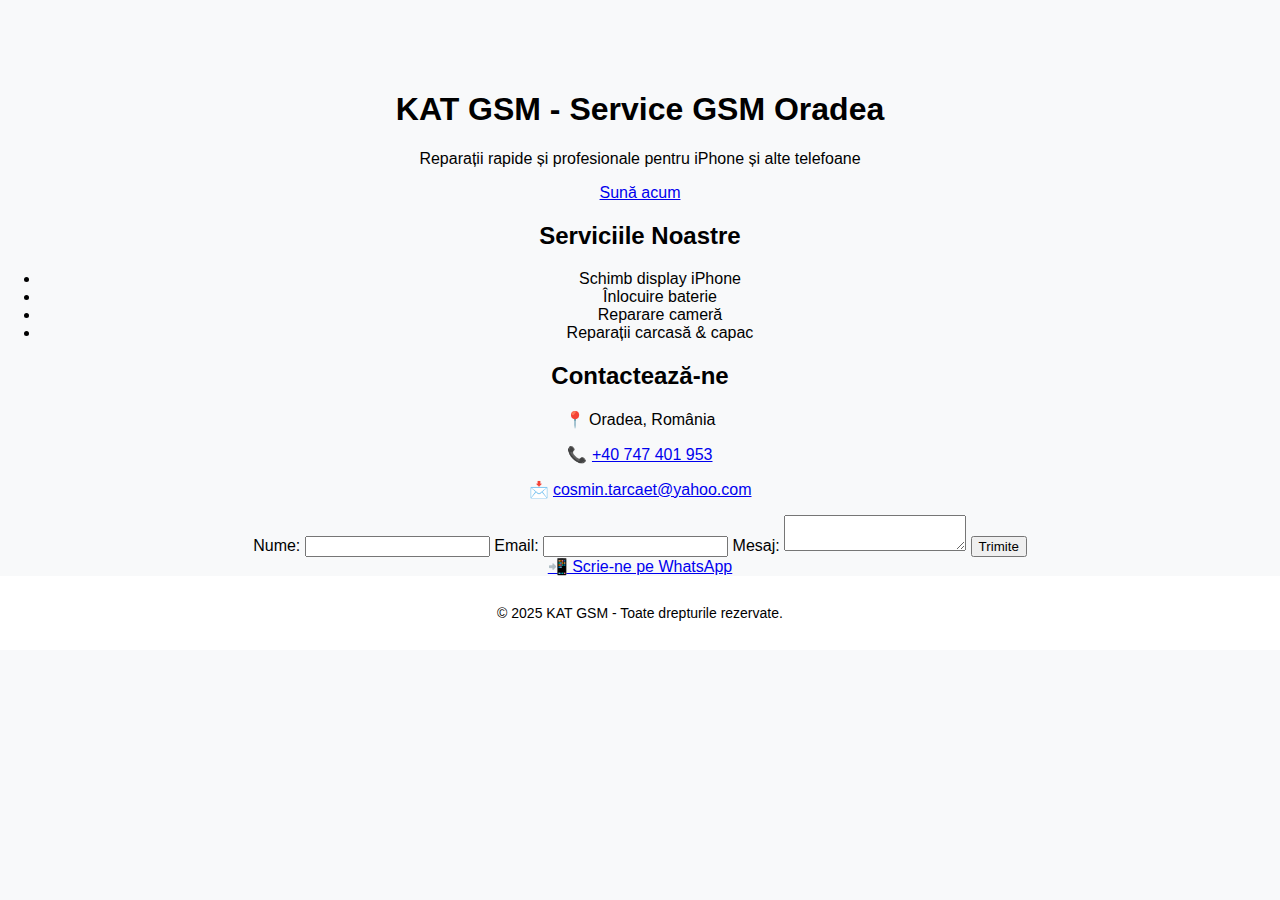
==== commit 4b0ae6fe: "Update index.html" ====
--- a/index.html
+++ b/index.html
@@ -3,74 +3,53 @@
 <head>
     <meta charset="UTF-8">
     <meta name="viewport" content="width=device-width, initial-scale=1.0">
-    <title>KAT GSM Service - Service GSM Oradea</title>
-    <meta name="description" content="Service GSM profesionist în Oradea. Reparăm rapid telefoane iPhone, schimbăm display-uri, baterii și multe altele!">
-    
-    <!-- Bootstrap 5 -->
-    <link href="https://cdn.jsdelivr.net/npm/bootstrap@5.3.0/dist/css/bootstrap.min.css" rel="stylesheet">
-    <script src="https://cdn.jsdelivr.net/npm/bootstrap@5.3.0/dist/js/bootstrap.bundle.min.js"></script>
-    
+    <title>KAT GSM - Service GSM Oradea</title>
+    <meta name="description" content="KAT GSM - Service profesional pentru telefoane în Oradea. Reparăm ecrane, baterii, camere și carcase iPhone rapid și eficient!">
     <link rel="stylesheet" href="styles.css">
 </head>
 <body>
+    <header>
+        <h1>KAT GSM - Service GSM Oradea</h1>
+        <p>Reparații rapide și profesionale pentru iPhone și alte telefoane</p>
+        <a href="tel:+40712345678" class="cta-button">Sună acum</a>
+    </header>
 
-    <!-- Navbar corectat -->
-    <nav class="navbar navbar-expand-lg navbar-light bg-light fixed-top shadow-sm">
-        <div class="container">
-            <a class="navbar-brand d-flex align-items-center" href="#">
-                <img src="img/logo.png" alt="KAT GSM Service Logo" class="logo"> 
-                <span class="ms-2">KAT GSM Service</span>
-            </a>
-            <button class="navbar-toggler" type="button" data-bs-toggle="collapse" data-bs-target="#navbarNav">
-                <span class="navbar-toggler-icon"></span>
-            </button>
-            <div class="collapse navbar-collapse" id="navbarNav">
-                <ul class="navbar-nav ms-auto">
-                    <li class="nav-item"><a class="nav-link" href="#">Acasă</a></li>
-                    <li class="nav-item"><a class="nav-link" href="#">Servicii</a></li>
-                    <li class="nav-item"><a class="nav-link" href="#">Contact</a></li>
-                </ul>
-            </div>
-        </div>
-    </nav>
+    <section id="servicii">
+        <h2>Serviciile Noastre</h2>
+        <ul>
+            <li> Schimb display iPhone</li>
+            <li> Înlocuire baterie</li>
+            <li> Reparare cameră</li>
+            <li> Reparații carcasă & capac</li>
+        </ul>
+    </section>
 
-    <main class="container mt-5 pt-5">
-        <header class="text-center p-4">
-            <h1 class="display-6">Bun venit la KAT GSM Service</h1>
-        </header>
+    <section id="contact">
+        <h2>Contactează-ne</h2>
+        <p>📍 Oradea, România</p>
+        <p>📞 <a href="tel:+40747401953">+40 747 401 953</a></p>
+        <p>📩 <a href="mailto:contact@katgsm.ro">cosmin.tarcaet@yahoo.com
+    
+        </a></p>
+        
+        <form action="#" method="post">
+            <label for="name">Nume:</label>
+            <input type="text" id="name" name="name" required>
+            
+            <label for="email">Email:</label>
+            <input type="email" id="email" name="email" required>
+            
+            <label for="message">Mesaj:</label>
+            <textarea id="message" name="message" required></textarea>
+            
+            <button type="submit">Trimite</button>
+        </form>
+        
+        <a href="https://wa.me/40747401953" class="cta-button">📲 Scrie-ne pe WhatsApp</a>
+    </section>
 
-        <section class="service-container">
-            <div class="service-box" onclick="window.location.href='display.html'">
-                <img src="img/display-repair.jpg" alt="Schimb Display">
-                <h3>📱 Schimb Display</h3>
-            </div>
-            <div class="service-box" onclick="window.location.href='baterie.html'">
-                <img src="img/battery-repair.jpg" alt="Înlocuire Baterie">
-                <h3>🔋 Înlocuire Baterie</h3>
-            </div>
-            <div class="service-box" onclick="window.location.href='camera.html'">
-                <img src="img/camera-repair.jpg" alt="Reparare Cameră">
-                <h3>📷 Reparare Cameră</h3>
-            </div>
-            <div class="service-box" onclick="window.location.href='capac-spate.html'">
-                <img src="img/back-cover-repair.jpg" alt="Înlocuire Capac Spate">
-                <h3>🔧 Înlocuire Capac Spate</h3>
-            </div>
-            <div class="service-box" onclick="window.location.href='carcasa.html'">
-                <img src="img/case-repair.jpg" alt="Reparație Carcasă">
-                <h3>🛠️ Reparație Carcasă</h3>
-            </div>
-            <div class="service-box" onclick="window.location.href='difuzor-casca.html'">
-                <img src="img/speaker-repair.jpg" alt="Reparație Difuzor & Cască">
-                <h3>🔊 Reparație Difuzor & Cască</h3>
-            </div>
-        </section>
-    </main>
-
-    <footer class="text-center p-3 mt-4">
-        <p>&copy; 2025 KAT GSM Service - Toate drepturile rezervate.</p>
-        <a href="https://wa.me/40747401953" class="whatsapp-button">📲 Scrie-ne pe WhatsApp</a>
+    <footer>
+        <p>&copy; 2025 KAT GSM - Toate drepturile rezervate.</p>
     </footer>
-
 </body>
 </html>
--- a/styles.css
+++ b/styles.css
@@ -17,6 +17,11 @@
 .logo {
     width: 40px;
     height: auto;
+}
+
+/* Fixare container principal */
+.container {
+    max-width: 1200px;
 }
 
 /* Optimizare secțiuni */
